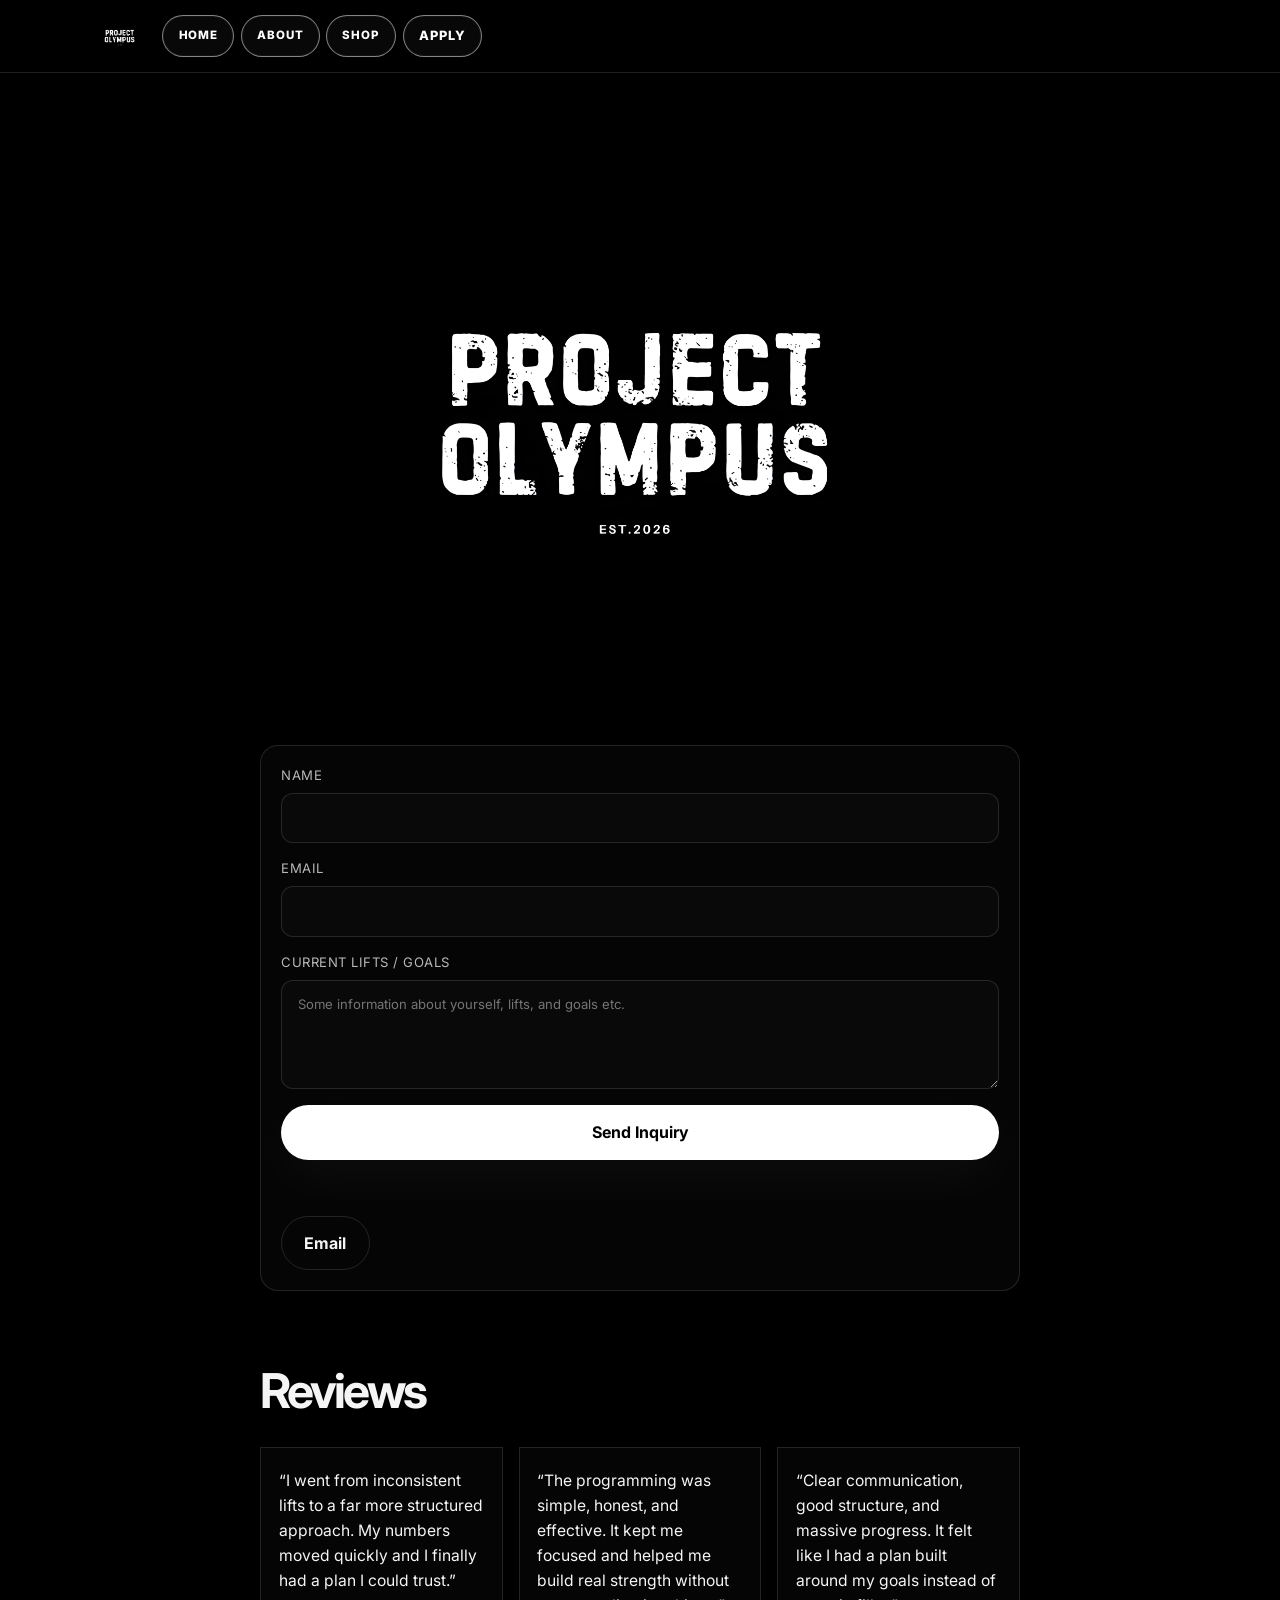
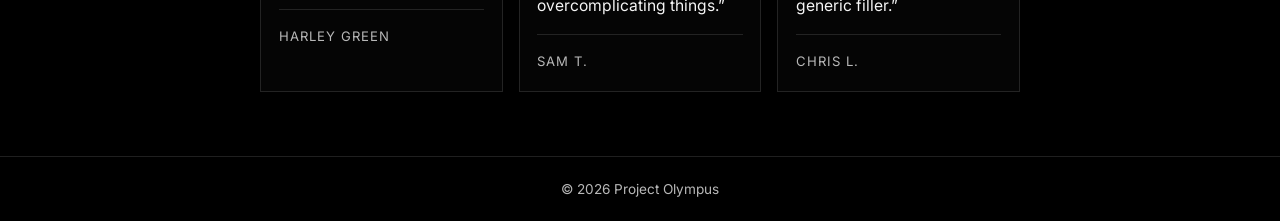
==== index.html @ 179d74b9 "First test" ====
<!DOCTYPE html>
<html lang="en">
  <head>
    <meta charset="UTF-8" />
    <meta name="viewport" content="width=device-width, initial-scale=1.0" />
    <meta
      name="description"
      content="Strength coaching for any level, personalised plans, form feedback and review, macros and nutrition guidance."
    />
    <title>Project Olympus | Strength / Powerlifting Coaching</title>
    <link rel="preconnect" href="https://fonts.googleapis.com" />
    <link rel="preconnect" href="https://fonts.gstatic.com" crossorigin />
    <link
      href="https://fonts.googleapis.com/css2?family=Inter:wght@400;500;600;700;800;900&display=swap"
      rel="stylesheet"
    />
    <link rel="stylesheet" href="styles.css" />
  </head>
  <body>
    <header class="site-header">
      <div class="container nav-wrap">
        <div class="brand" aria-label="Project Olympus">
          <img src="project_(1)_upscaled.png" alt="Project Olympus logo" class="brand-mark-image" />
        </div>
        <nav class="top-nav" aria-label="Main navigation">
          <a href="index.html">Home</a>
          <a href="about.html">About</a>
          <a href="shop.html">Shop</a>
          <a href="#contact" class="nav-cta">Apply</a>
        </nav>
      </div>
    </header>

    <main class="page-shell">
      <div class="container centered-layout">
        <section class="hero hero-centered">
          <div class="hero-content hero-content--logo">
            <div class="hero-logo-wrap">
              <img src="project_(1)_upscaled.png" alt="Project Olympus logo" class="hero-logo" />
            </div>
          </div>
        </section>

        <section id="contact" class="contact-section contact-section-centered">
          <div class="contact-wrap">
            <form class="contact-form" id="contactForm">
              <label>
                <span>Name</span>
                <input type="text" name="name" required />
              </label>
              <label>
                <span>Email</span>
                <input type="email" name="email" required />
              </label>
              <label>
                <span>Current lifts / goals</span>
                <textarea name="goals" rows="4" placeholder="Some information about yourself, lifts, and goals etc."></textarea>
              </label>
              <button type="submit" class="btn btn-primary">Send Inquiry</button>
              <p class="form-status" aria-live="polite"></p>
              <a href="mailto:ryan@olympus-online.com" class="btn btn-secondary form-email-btn">Email</a>
            </form>
          </div>
        </section>

        <section class="reviews-section" aria-label="Client reviews">
          <div class="section-heading">
            <h2>Reviews</h2>
          </div>

          <div class="reviews-grid">
            <article class="review-card">
              <p class="review-quote">“I went from inconsistent lifts to a far more structured approach. My numbers moved quickly and I finally had a plan I could trust.”</p>
              <div class="review-meta">
                <span class="review-name">Harley Green</span>
              </div>
            </article>

            <article class="review-card">
              <p class="review-quote">“The programming was simple, honest, and effective. It kept me focused and helped me build real strength without overcomplicating things.”</p>
              <div class="review-meta">
                <span class="review-name">Sam T.</span>
              </div>
            </article>

            <article class="review-card">
              <p class="review-quote">“Clear communication, good structure, and massive progress. It felt like I had a plan built around my goals instead of generic filler.”</p>
              <div class="review-meta">
                <span class="review-name">Chris L.</span>
              </div>
            </article>
          </div>
        </section>
      </div>
    </main>

    <footer class="site-footer">
      <div class="container footer-wrap">
        <p>© <span id="year"></span> Project Olympus</p>
      </div>
    </footer>

    <script src="script.js"></script>
  </body>
</html>
---- styles.css ----
:root {
  --bg: #000000;
  --panel: #0d0d0d;
  --panel-strong: #121212;
  --text: #f5f5f5;
  --muted: #b8b8b8;
  --line: rgba(255, 255, 255, 0.12);
  --shadow: 0 18px 50px rgba(255, 255, 255, 0.04);
  --radius: 18px;
}

* {
  box-sizing: border-box;
}

html {
  scroll-behavior: smooth;
}

body {
  margin: 0;
  font-family: "Inter", sans-serif;
  background: #000000;
  color: var(--text);
  line-height: 1.5;
}

a {
  color: inherit;
  text-decoration: none;
}

button,
input,
textarea {
  font: inherit;
}

.container {
  width: min(1080px, calc(100% - 2rem));
  margin: 0 auto;
}

.site-header {
  border-bottom: 1px solid var(--line);
  background: rgba(0, 0, 0, 0.95);
  position: sticky;
  top: 0;
  z-index: 10;
}

.nav-wrap {
  min-height: 72px;
  display: flex;
  align-items: center;
  justify-content: flex-start;
  gap: 1.4rem;
}

.top-nav {
  display: flex;
  align-items: center;
  gap: 0.4rem;
  color: var(--muted);
  font-size: 0.72rem;
  letter-spacing: 0.08em;
  text-transform: uppercase;
}

.top-nav a {
  display: inline-flex;
  align-items: center;
  justify-content: center;
  min-height: 42px;
  padding: 0.6rem 0.95rem;
  border-radius: 999px;
  border: 1px solid rgba(255, 255, 255, 0.5);
  background: rgba(255, 255, 255, 0.03);
  color: #ffffff;
  font-weight: 800;
  letter-spacing: 0.08em;
  text-transform: uppercase;
  text-decoration: none;
  box-shadow: inset 0 0 0 1px rgba(255, 255, 255, 0.04);
  transition: background-color 0.2s ease, border-color 0.2s ease, transform 0.2s ease;
}

.top-nav a:not(.nav-cta):hover,
.top-nav a:not(.nav-cta):focus-visible {
  background: rgba(255, 255, 255, 0.08);
  border-color: rgba(255, 255, 255, 0.8);
  transform: translateY(-1px);
}

.brand {
  display: flex;
  align-items: center;
  gap: 0.7rem;
  text-transform: uppercase;
  letter-spacing: 0.14em;
  font-size: 0.72rem;
  font-weight: 800;
}

.brand-mark {
  display: inline-flex;
  align-items: center;
  justify-content: center;
  width: 28px;
  height: 28px;
  border-radius: 50%;
  background: #ffffff;
  color: #000000;
}

.brand-mark-image {
  width: 40px;
  height: 40px;
  object-fit: cover;
  border-radius: 50%;
  display: block;
  background: #ffffff;
}

.hero-logo-wrap {
  margin: 0 0 1.5rem;
}

.hero-content--logo {
  display: flex;
  flex-direction: column;
  align-items: center;
  justify-content: center;
  width: 100%;
  text-align: center;
}

.hero-logo-wrap {
  display: flex;
  justify-content: center;
  width: 100%;
}

.hero-logo {
  width: min(520px, 90%);
  height: auto;
  display: block;
  border-radius: 22px;
}

.nav-cta {
  border: 1px solid rgba(255, 255, 255, 0.8);
  background: rgba(255, 255, 255, 0.12);
  color: #ffffff;
  padding: 0.7rem 1rem;
  border-radius: 999px;
  font-weight: 800;
  font-size: 0.8rem;
  letter-spacing: 0.08em;
  text-transform: uppercase;
  box-shadow: inset 0 0 0 1px rgba(255, 255, 255, 0.06);
}

.page-shell {
  min-height: calc(100vh - 132px);
  display: flex;
  align-items: center;
}

.main-layout {
  display: grid;
  grid-template-columns: 1.2fr 0.8fr;
  gap: 2rem;
  align-items: start;
}

.centered-layout {
  display: flex;
  flex-direction: column;
  align-items: center;
  width: min(760px, calc(100% - 2rem));
}

.content-column {
  display: flex;
  flex-direction: column;
  gap: 0;
}

.hero {
  padding: 5rem 0 1.5rem;
}

.hero-centered {
  width: 100%;
  text-align: center;
}

.hero-content {
  max-width: 760px;
}

.eyebrow {
  margin: 0 0 1.1rem;
  color: #ffffff;
  text-transform: uppercase;
  letter-spacing: 0.18em;
  font-size: 0.7rem;
  font-weight: 700;
}

.hero h1 {
  margin: 0;
  font-size: clamp(3.2rem, 7vw, 7rem);
  line-height: 0.9;
  letter-spacing: -0.08em;
}

.lead {
  max-width: 660px;
  margin-top: 1.25rem;
  color: var(--muted);
  font-size: 1.08rem;
}

.hero-actions {
  display: flex;
  flex-wrap: wrap;
  gap: 1rem;
  margin-top: 2rem;
}

.instagram-panel {
  flex: 0 0 330px;
  background: #000000;
  border: 1px solid var(--line);
  border-radius: var(--radius);
  overflow: hidden;
  width: fit-content;
  max-width: 100%;
  min-height: auto;
  align-self: flex-start;
  margin-top: 5rem;
}

.instagram-header {
  padding: 0.8rem 1rem;
  border-bottom: 1px solid var(--line);
  background: #000000;
}

.instagram-tag {
  color: #ffffff;
  font-size: 0.75rem;
  letter-spacing: 0.08em;
  text-transform: lowercase;
}

.instagram-embed {
  width: 100%;
  height: auto;
  min-height: 0;
  background: #000000;
}

.instagram-embed iframe {
  width: 100%;
  height: 560px;
  min-height: 0;
  border: 0;
  background: #000000;
  display: block;
}

.btn {
  display: inline-flex;
  align-items: center;
  justify-content: center;
  min-height: 52px;
  padding: 0.9rem 1.4rem;
  border-radius: 999px;
  border: 1px solid transparent;
  font-weight: 700;
  transition: transform 0.2s ease, border-color 0.2s ease;
}

.btn:hover,
.btn:focus-visible {
  transform: translateY(-1px);
}

.btn-primary {
  background: #ffffff;
  color: #000000;
  box-shadow: var(--shadow);
}

.btn-secondary {
  background: transparent;
  border-color: var(--line);
  color: var(--text);
}

.meta-row {
  display: flex;
  flex-wrap: wrap;
  gap: 1rem;
  margin-top: 2rem;
  color: var(--muted);
  font-size: 0.82rem;
  letter-spacing: 0.05em;
  text-transform: uppercase;
}

.meta-row span {
  padding: 0.45rem 0.8rem;
  border: 1px solid var(--line);
  border-radius: 999px;
  background: rgba(255, 255, 255, 0.015);
}

.contact-section {
  padding: 1.5rem 0 4rem;
}

.contact-section-centered {
  width: 100%;
  display: flex;
  justify-content: center;
}

.contact-wrap {
  max-width: 760px;
  width: 100%;
}

.contact-form {
  display: grid;
  gap: 1rem;
  padding: 1.25rem;
  background: rgba(255, 255, 255, 0.02);
  border: 1px solid var(--line);
  border-radius: var(--radius);
}

.contact-form label {
  display: grid;
  gap: 0.45rem;
  color: var(--muted);
  font-size: 0.82rem;
  letter-spacing: 0.04em;
  text-transform: uppercase;
}

.contact-form input,
.contact-form textarea {
  width: 100%;
  background: rgba(255, 255, 255, 0.02);
  border: 1px solid var(--line);
  border-radius: 12px;
  padding: 0.9rem 1rem;
  color: var(--text);
  resize: vertical;
}

.contact-form input:focus-visible,
.contact-form textarea:focus-visible {
  outline: 2px solid rgba(255, 255, 255, 0.5);
  border-color: rgba(255, 255, 255, 0.4);
}

.form-status {
  min-height: 1.25rem;
  margin: 0;
  color: #ffffff;
}

.form-email-btn {
  margin-top: 0.25rem;
  width: fit-content;
}

.reviews-section {
  padding: 0 0 4rem;
}

.section-heading {
  margin-bottom: 1.25rem;
}

.section-heading h2 {
  margin: 0;
  font-size: clamp(2rem, 4vw, 3rem);
  letter-spacing: -0.06em;
}

.reviews-grid {
  display: grid;
  grid-template-columns: repeat(3, minmax(0, 1fr));
  gap: 1rem;
}

.review-card {
  padding: 1.2rem 1.1rem;
  border: 1px solid var(--line);
  border-radius: 0;
  background: rgba(255, 255, 255, 0.02);
}

.review-quote {
  margin: 0;
  color: var(--text);
  line-height: 1.6;
  font-size: 0.98rem;
}

.review-meta {
  margin-top: 1rem;
  padding-top: 0.8rem;
  border-top: 1px solid var(--line);
}

.review-name {
  font-size: 0.82rem;
  letter-spacing: 0.08em;
  text-transform: uppercase;
  color: var(--muted);
}

.shop-page {
  padding: 4rem 0 5rem;
}

.about-page {
  padding: 4rem 0 5rem;
}

.about-layout {
  display: grid;
  grid-template-columns: 1.1fr 0.9fr;
  gap: 2rem;
  align-items: start;
}

.about-copy {
  max-width: 620px;
}

.about-copy h1 {
  margin: 0 0 1rem;
  font-size: clamp(2.5rem, 5vw, 4.4rem);
  line-height: 0.94;
  letter-spacing: -0.07em;
}

.about-copy p {
  margin: 0 0 1.1rem;
  color: var(--muted);
  font-size: 1.04rem;
  line-height: 1.7;
}

.about-page .instagram-panel {
  margin-top: 0;
  width: 100%;
  max-width: 420px;
  justify-self: end;
}

.about-page .instagram-embed iframe {
  height: 520px;
}

.shop-hero {
  max-width: 760px;
  margin-bottom: 2rem;
}

.shop-grid {
  display: grid;
  grid-template-columns: repeat(3, minmax(0, 1fr));
  gap: 1.25rem;
}

.shop-card {
  padding: 1rem;
  background: rgba(255, 255, 255, 0.02);
  border: 1px solid var(--line);
  border-radius: var(--radius);
}

.shop-product-art {
  height: 220px;
  display: grid;
  place-items: center;
  background: linear-gradient(135deg, #111111 0%, #1c1c1c 100%);
  border: 1px solid rgba(255, 255, 255, 0.08);
  border-radius: 14px;
  margin-bottom: 1rem;
  color: #000000;
  font-weight: 800;
  letter-spacing: 0.2em;
  font-size: 0.72rem;
  text-transform: uppercase;
  background-image: linear-gradient(135deg, rgba(255,255,255,0.92) 0%, rgba(255,255,255,0.72) 100%);
}

.shop-card h3 {
  margin: 0 0 0.4rem;
  font-size: 1.25rem;
  letter-spacing: -0.04em;
}

.shop-card p {
  margin: 0;
  color: var(--muted);
}

.shop-meta {
  display: flex;
  align-items: center;
  justify-content: space-between;
  margin-top: 1rem;
}

.shop-meta strong {
  font-size: 1.1rem;
}

.shop-card .btn {
  min-height: 40px;
  padding: 0.72rem 0.9rem;
  font-size: 0.72rem;
  letter-spacing: 0.08em;
  text-transform: uppercase;
}

.site-footer {
  border-top: 1px solid var(--line);
  color: var(--muted);
}

.footer-wrap {
  min-height: 64px;
  display: flex;
  align-items: center;
  justify-content: center;
  text-align: center;
  font-size: 0.85rem;
}

@media (max-width: 900px) {
  .main-layout {
    display: block;
  }

  .about-layout {
    grid-template-columns: 1fr;
  }

  .about-page .instagram-panel {
    justify-self: stretch;
    max-width: none;
  }

  .instagram-panel {
    width: 100%;
    flex-basis: auto;
    min-height: 320px;
    margin-top: 1.5rem;
  }

  .instagram-embed,
  .instagram-embed iframe {
    min-height: 320px;
  }

  .reviews-grid {
    grid-template-columns: 1fr;
  }

}

@media (max-width: 640px) {
  .nav-wrap {
    min-height: 64px;
  }

  .brand {
    letter-spacing: 0.08em;
    font-size: 0.6rem;
  }

  .hero {
    padding-top: 4rem;
  }

  .hero-actions {
    flex-direction: column;
  }

  .btn {
    width: 100%;
  }

  .meta-row {
    display: grid;
    grid-template-columns: 1fr;
    gap: 0.8rem;
  }

  .top-nav {
    gap: 0.8rem;
    font-size: 0.62rem;
  }

  .shop-grid {
    grid-template-columns: 1fr;
  }
}
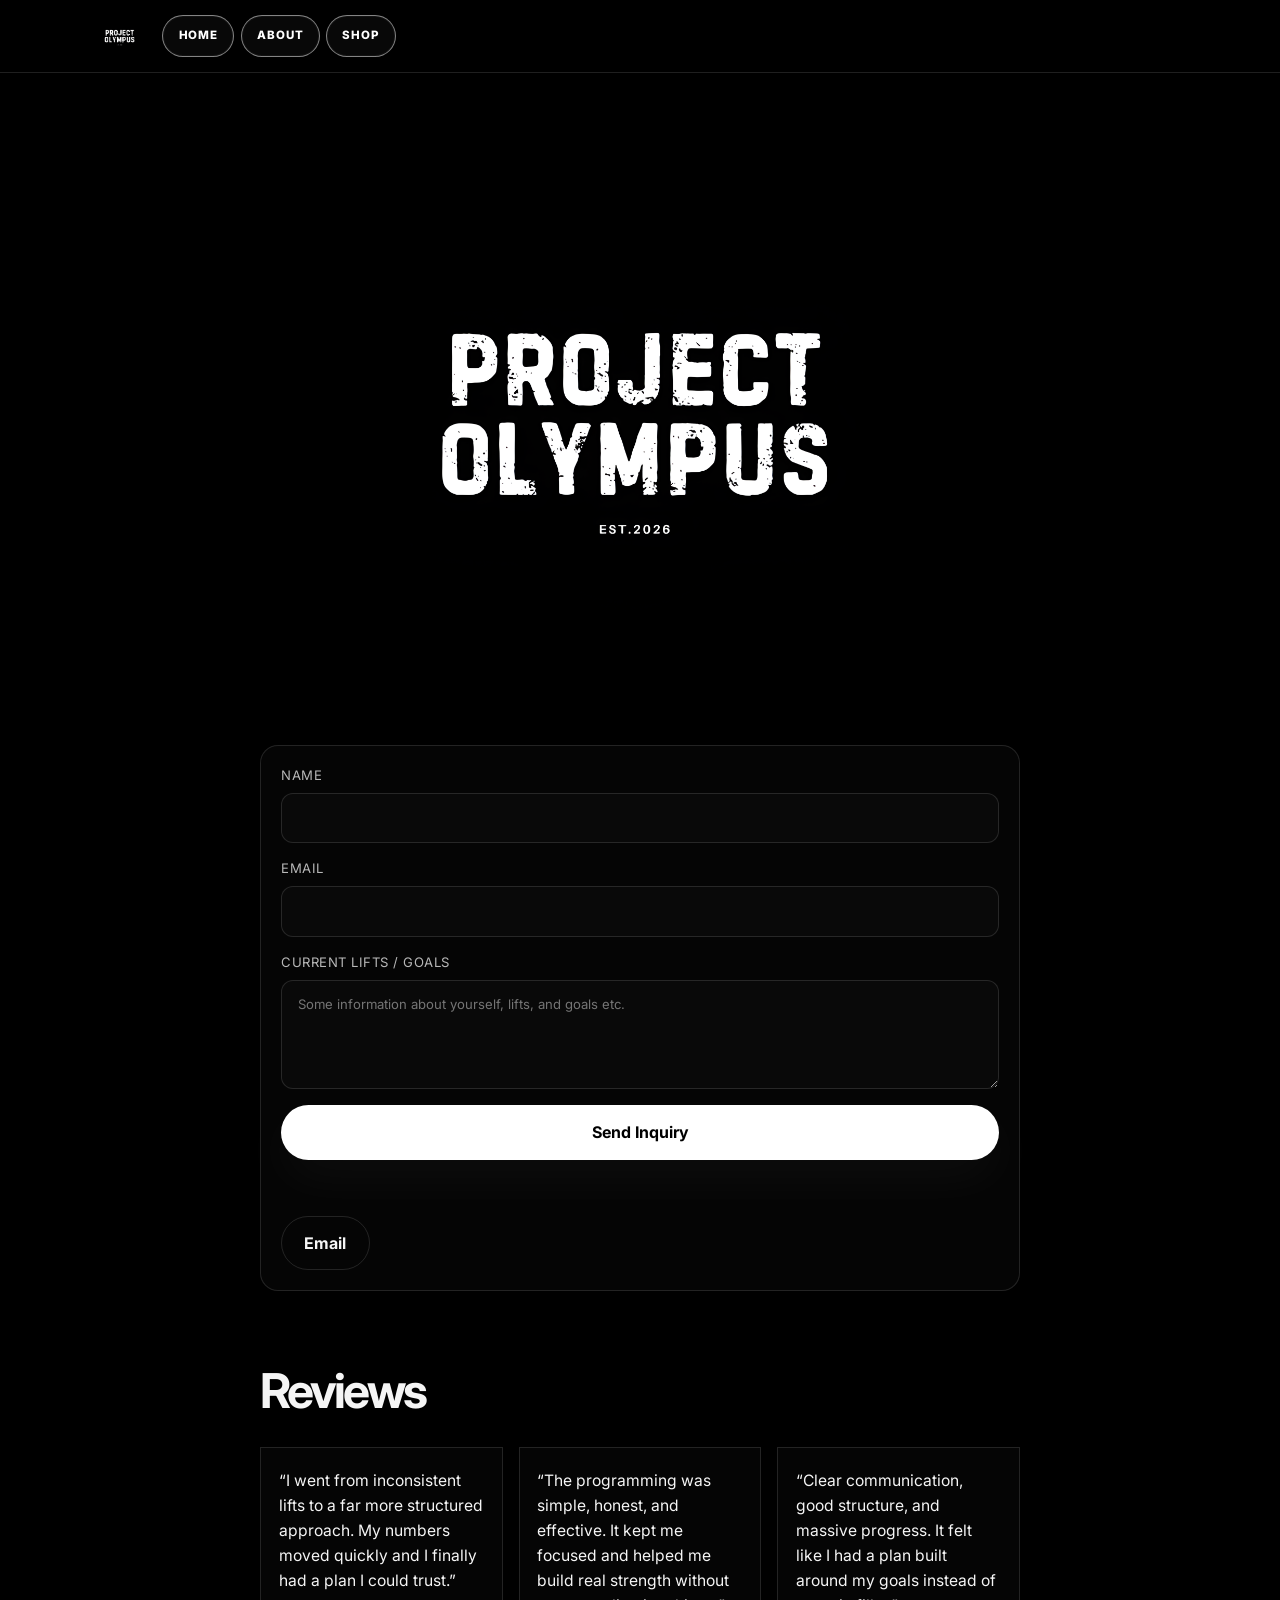
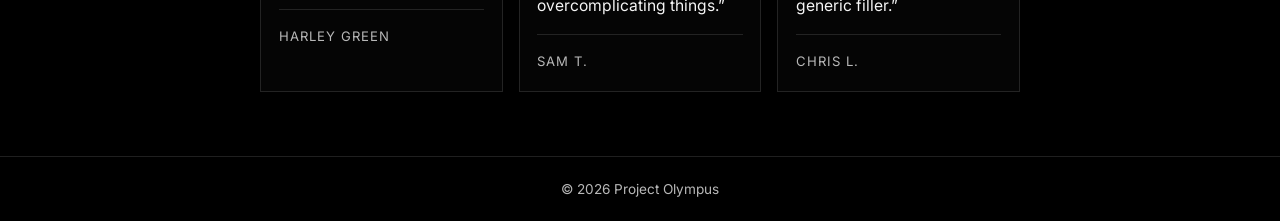
==== commit 614fbd01: "update" ====
--- a/index.html
+++ b/index.html
@@ -26,7 +26,6 @@
           <a href="index.html">Home</a>
           <a href="about.html">About</a>
           <a href="shop.html">Shop</a>
-          <a href="#contact" class="nav-cta">Apply</a>
         </nav>
       </div>
     </header>
--- a/styles.css
+++ b/styles.css
@@ -85,8 +85,8 @@
   transition: background-color 0.2s ease, border-color 0.2s ease, transform 0.2s ease;
 }
 
-.top-nav a:not(.nav-cta):hover,
-.top-nav a:not(.nav-cta):focus-visible {
+.top-nav a:hover,
+.top-nav a:focus-visible {
   background: rgba(255, 255, 255, 0.08);
   border-color: rgba(255, 255, 255, 0.8);
   transform: translateY(-1px);
@@ -146,19 +146,6 @@
   height: auto;
   display: block;
   border-radius: 22px;
-}
-
-.nav-cta {
-  border: 1px solid rgba(255, 255, 255, 0.8);
-  background: rgba(255, 255, 255, 0.12);
-  color: #ffffff;
-  padding: 0.7rem 1rem;
-  border-radius: 999px;
-  font-weight: 800;
-  font-size: 0.8rem;
-  letter-spacing: 0.08em;
-  text-transform: uppercase;
-  box-shadow: inset 0 0 0 1px rgba(255, 255, 255, 0.06);
 }
 
 .page-shell {
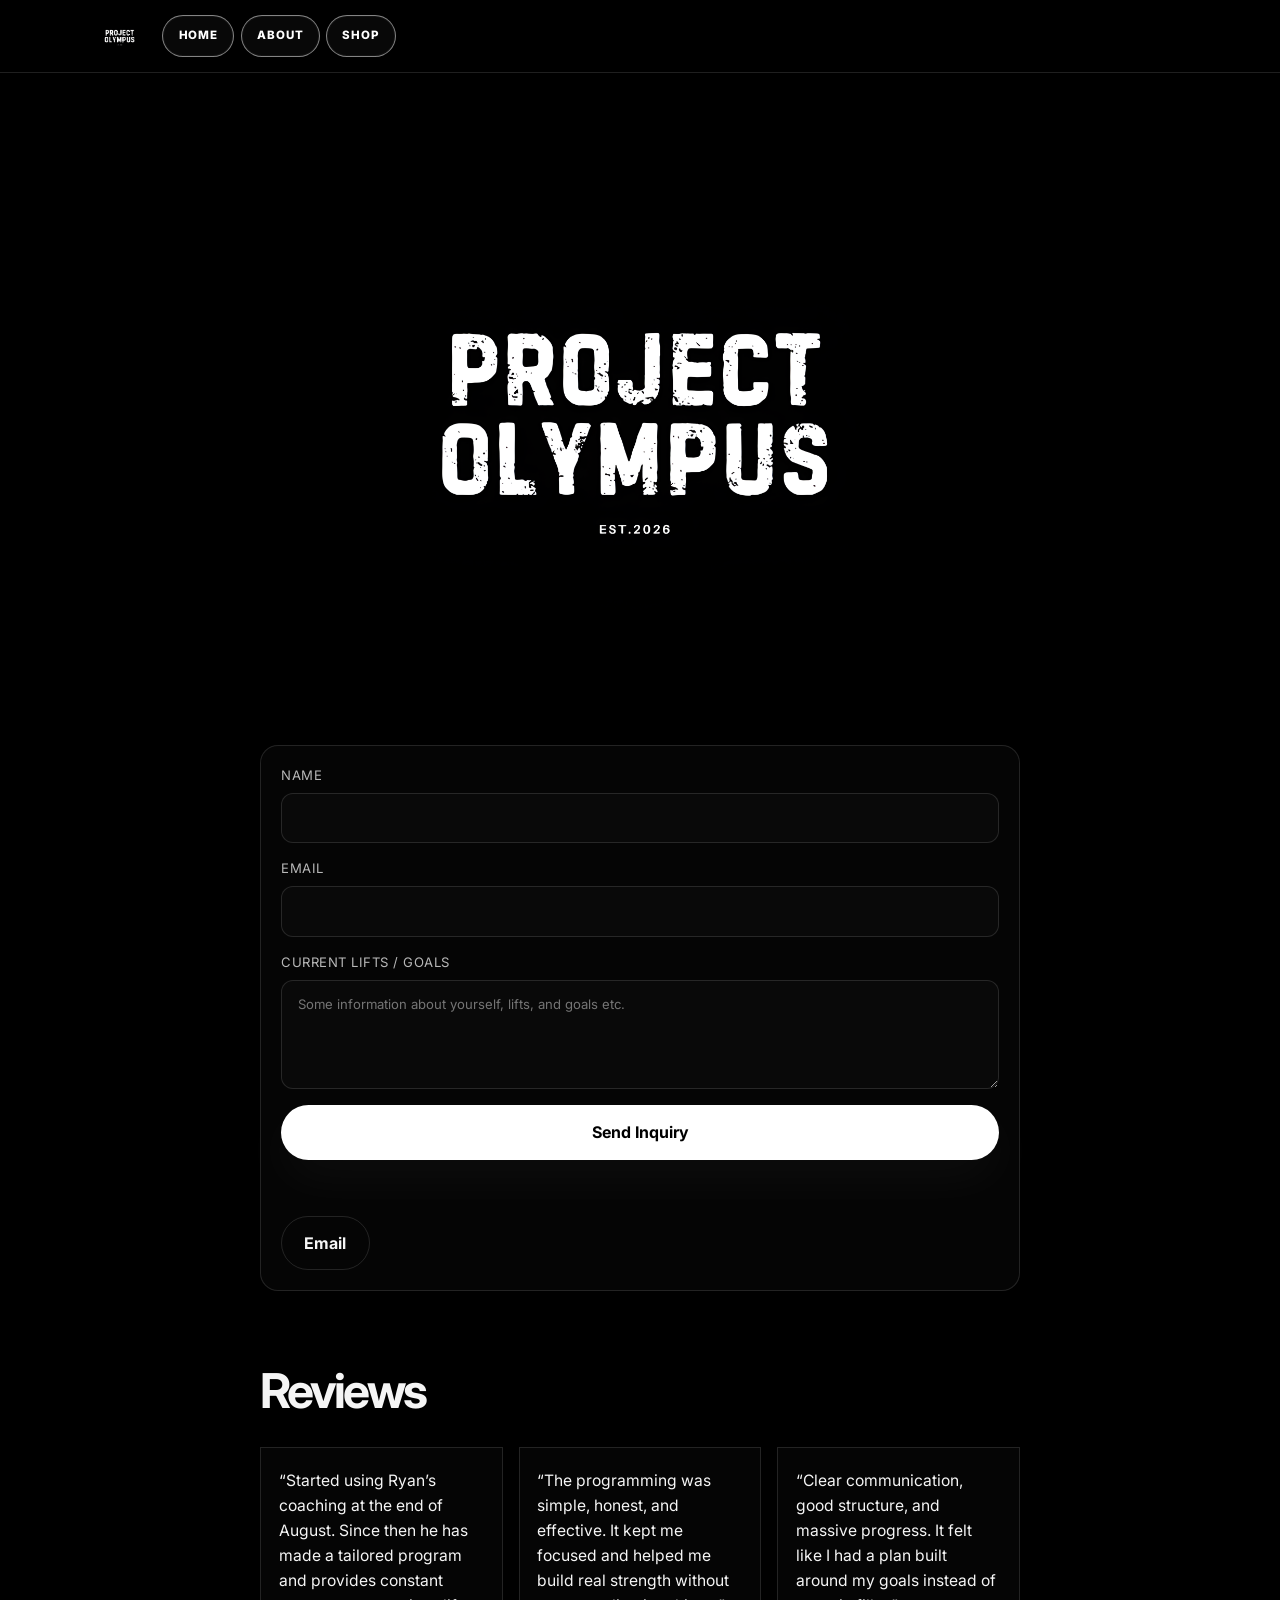
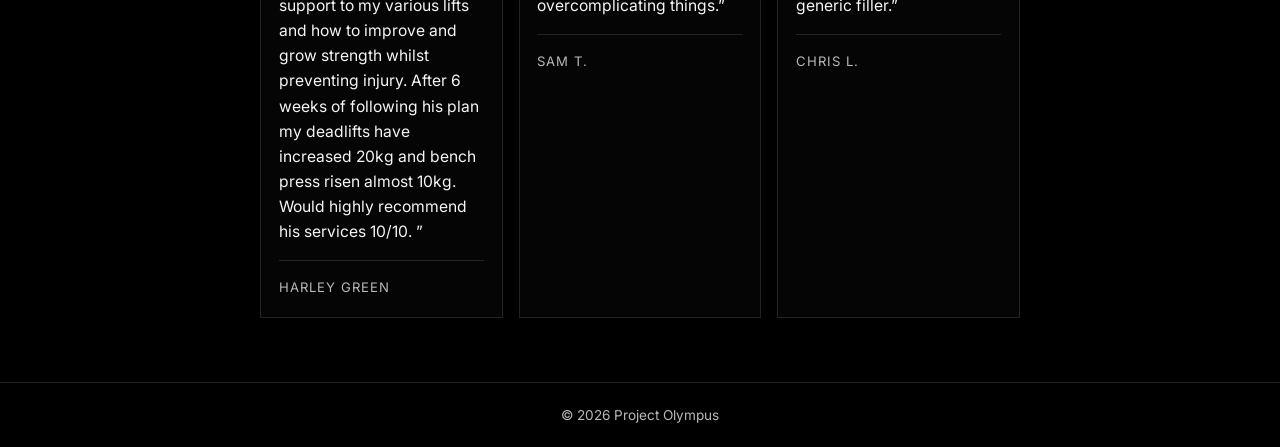
==== commit e7792107: "update" ====
--- a/index.html
+++ b/index.html
@@ -69,7 +69,7 @@
 
           <div class="reviews-grid">
             <article class="review-card">
-              <p class="review-quote">“I went from inconsistent lifts to a far more structured approach. My numbers moved quickly and I finally had a plan I could trust.”</p>
+              <p class="review-quote">“Started using Ryan’s coaching at the end of August. Since then he has made a tailored program and provides constant support to my various lifts and how to improve and grow strength whilst preventing injury. After 6 weeks of following his plan my deadlifts have increased 20kg and bench press risen almost 10kg. Would highly recommend his services 10/10. ”</p>
               <div class="review-meta">
                 <span class="review-name">Harley Green</span>
               </div>
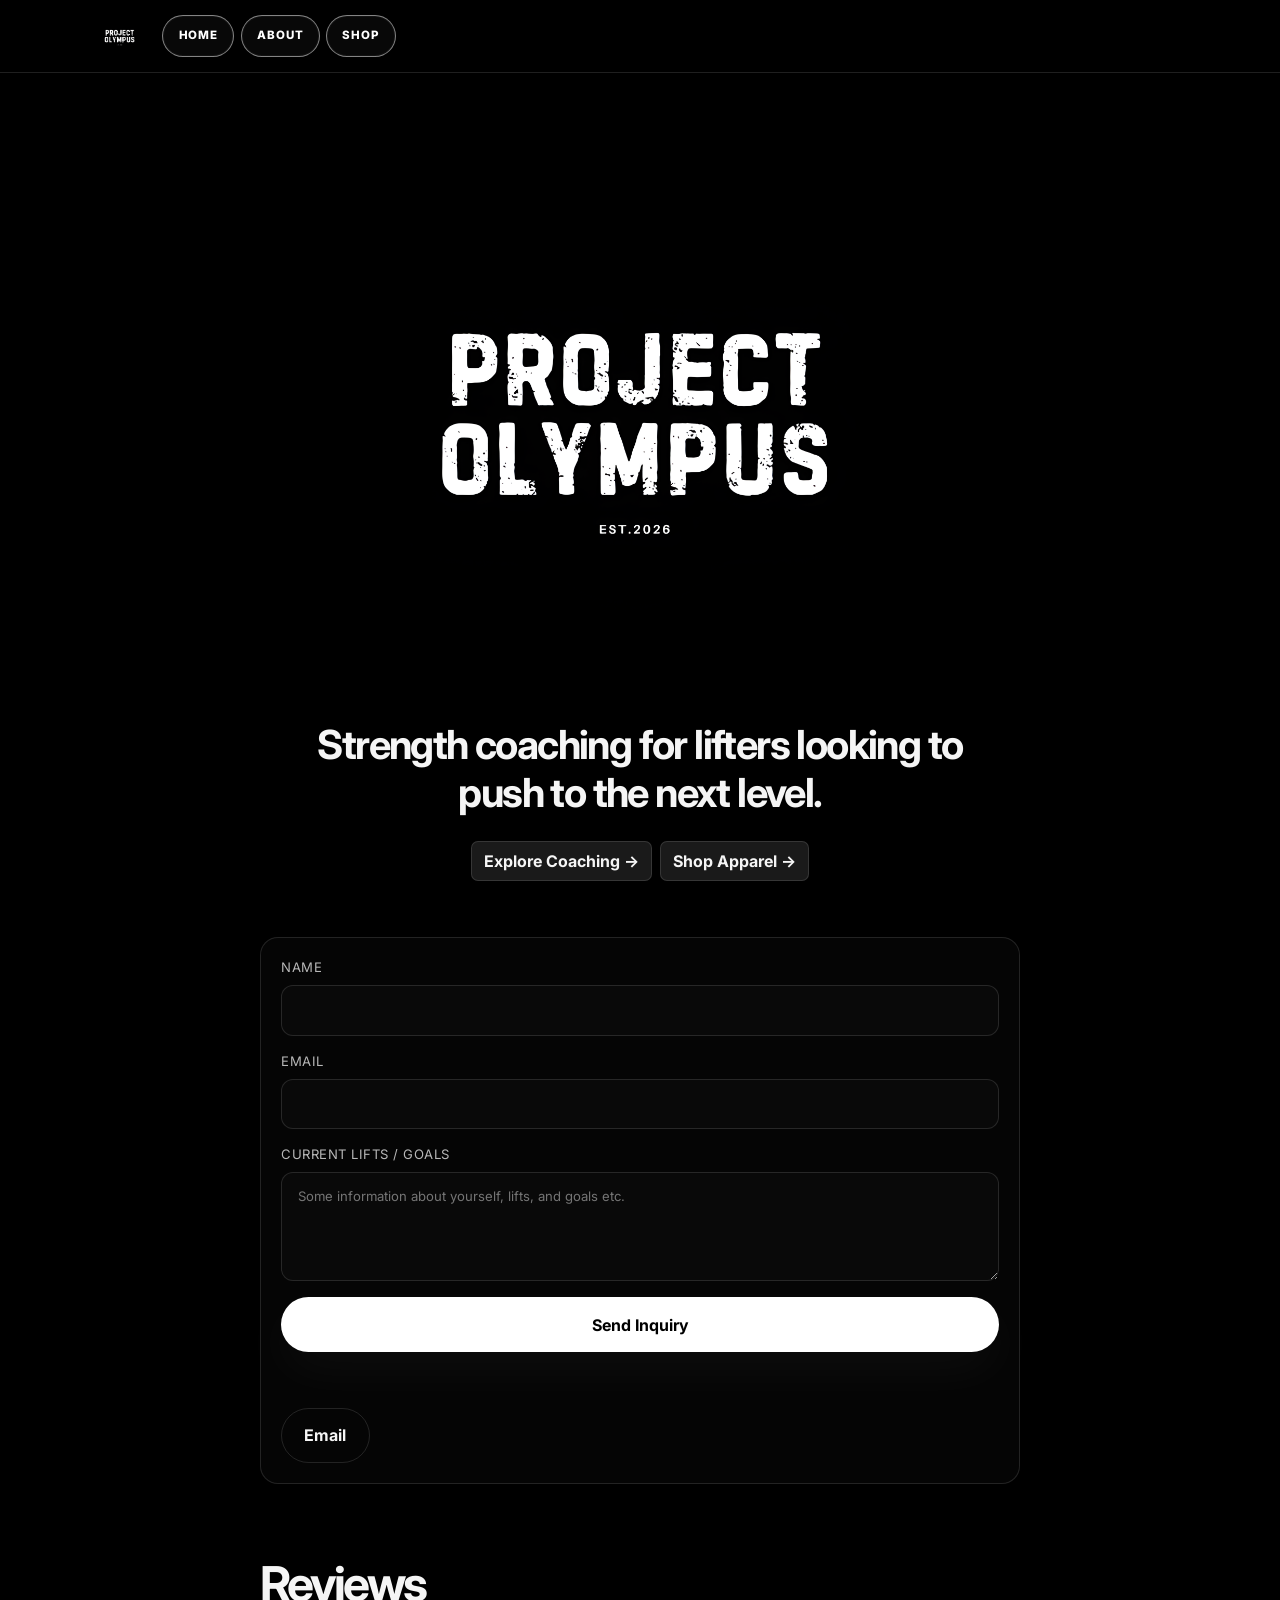
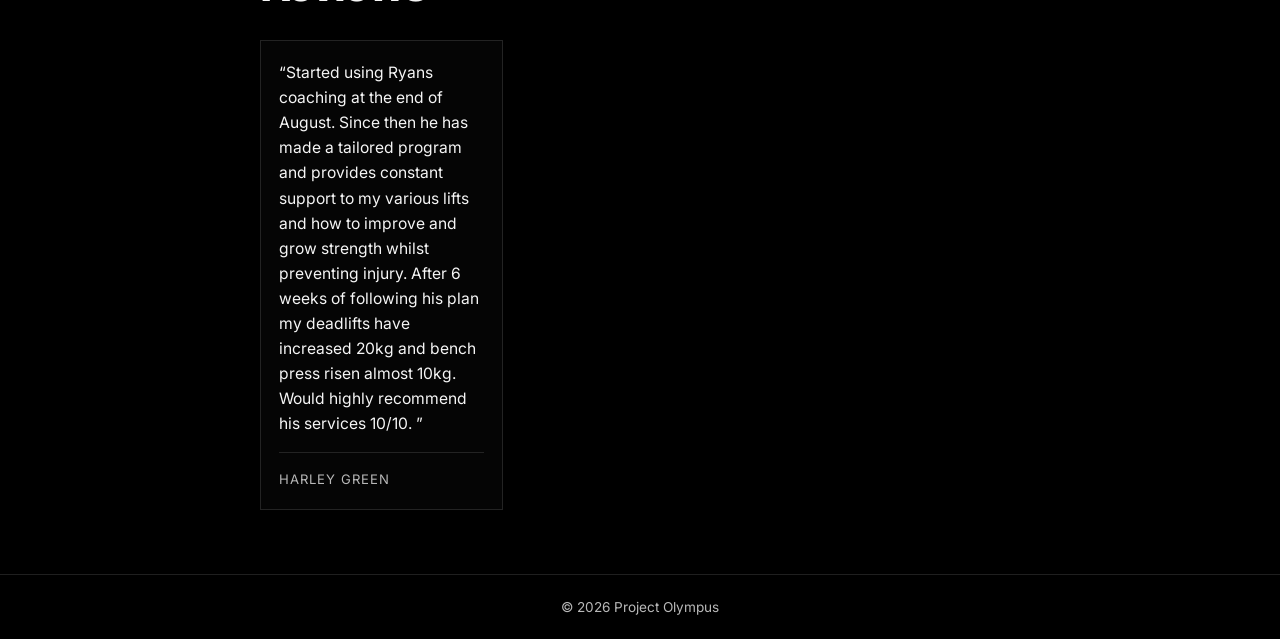
==== commit f2dbcd63: "update" ====
--- a/index.html
+++ b/index.html
@@ -40,6 +40,20 @@
           </div>
         </section>
 
+        <section class="hero-centered" aria-label="Strength coaching" style="width: 100%; padding: 0 0 2rem;">
+          <h1 style="max-width: 720px; margin: 0 auto; font-size: clamp(1.5rem, 4vw, 2.5rem); line-height: 1.2; letter-spacing: -0.04em;">
+            Strength coaching for lifters looking to push to the next level.
+          </h1>
+          <div class="hero-actions" style="justify-content: center; gap: 0.5rem; margin-top: 1.5rem;">
+            <a href="#contact" class="btn btn-secondary" style="min-height: 36px; padding: 0.45rem 0.75rem; border-radius: 7px; background: #1a1a1a;">
+              Explore Coaching →
+            </a>
+            <a href="shop.html" class="btn btn-secondary" style="min-height: 36px; padding: 0.45rem 0.75rem; border-radius: 7px; background: #1a1a1a;">
+              Shop Apparel →
+            </a>
+          </div>
+        </section>
+
         <section id="contact" class="contact-section contact-section-centered">
           <div class="contact-wrap">
             <form class="contact-form" id="contactForm">
@@ -69,23 +83,9 @@
 
           <div class="reviews-grid">
             <article class="review-card">
-              <p class="review-quote">“Started using Ryan’s coaching at the end of August. Since then he has made a tailored program and provides constant support to my various lifts and how to improve and grow strength whilst preventing injury. After 6 weeks of following his plan my deadlifts have increased 20kg and bench press risen almost 10kg. Would highly recommend his services 10/10. ”</p>
+              <p class="review-quote">“Started using Ryans coaching at the end of August. Since then he has made a tailored program and provides constant support to my various lifts and how to improve and grow strength whilst preventing injury. After 6 weeks of following his plan my deadlifts have increased 20kg and bench press risen almost 10kg. Would highly recommend his services 10/10. ”</p>
               <div class="review-meta">
                 <span class="review-name">Harley Green</span>
-              </div>
-            </article>
-
-            <article class="review-card">
-              <p class="review-quote">“The programming was simple, honest, and effective. It kept me focused and helped me build real strength without overcomplicating things.”</p>
-              <div class="review-meta">
-                <span class="review-name">Sam T.</span>
-              </div>
-            </article>
-
-            <article class="review-card">
-              <p class="review-quote">“Clear communication, good structure, and massive progress. It felt like I had a plan built around my goals instead of generic filler.”</p>
-              <div class="review-meta">
-                <span class="review-name">Chris L.</span>
               </div>
             </article>
           </div>
--- a/styles.css
+++ b/styles.css
@@ -476,6 +476,11 @@
   border-radius: var(--radius);
 }
 
+.shop-product-link {
+  display: block;
+  color: inherit;
+}
+
 .shop-product-art {
   height: 220px;
   display: grid;
@@ -492,6 +497,14 @@
   background-image: linear-gradient(135deg, rgba(255,255,255,0.92) 0%, rgba(255,255,255,0.72) 100%);
 }
 
+.shop-product-image {
+  display: block;
+  width: 100%;
+  height: 220px;
+  object-fit: contain;
+  margin-bottom: 1rem;
+}
+
 .shop-card h3 {
   margin: 0 0 0.4rem;
   font-size: 1.25rem;
@@ -522,6 +535,221 @@
   text-transform: uppercase;
 }
 
+.product-page {
+  padding: 4rem 0 5rem;
+}
+
+.product-layout {
+  display: grid;
+  grid-template-columns: 1fr 1fr;
+  gap: 3rem;
+  align-items: center;
+}
+
+.product-image {
+  display: grid;
+  place-items: center;
+  min-height: 560px;
+  border: 1px solid var(--line);
+  border-radius: var(--radius);
+  color: #000000;
+  background: linear-gradient(135deg, rgba(255,255,255,0.94), rgba(255,255,255,0.7));
+  font-weight: 900;
+  letter-spacing: 0.12em;
+  text-transform: uppercase;
+  text-align: center;
+  padding: 2rem;
+}
+
+.product-gallery {
+  display: grid;
+  grid-template-columns: repeat(2, minmax(0, 1fr));
+  gap: 1rem;
+}
+
+.product-image-trigger {
+  display: block;
+  width: 100%;
+  padding: 0;
+  border: 0;
+  background: none;
+  cursor: zoom-in;
+}
+
+.product-gallery img {
+  display: block;
+  width: 100%;
+  aspect-ratio: 1 / 1;
+  object-fit: contain;
+}
+
+.product-image-dialog {
+  position: relative;
+  max-width: 90vw;
+  max-height: 90vh;
+  padding: 0;
+  overflow: visible;
+  border: 0;
+  background: transparent;
+}
+
+.product-image-dialog::backdrop {
+  background: rgba(0, 0, 0, 0.88);
+  cursor: zoom-out;
+}
+
+.product-image-dialog img {
+  display: block;
+  max-width: 90vw;
+  max-height: 90vh;
+  object-fit: contain;
+}
+
+.product-image-dialog-close {
+  position: absolute;
+  top: 0.75rem;
+  right: 0.75rem;
+  padding: 0.55rem 0.8rem;
+  border: 1px solid rgba(255, 255, 255, 0.5);
+  border-radius: 999px;
+  background: rgba(0, 0, 0, 0.7);
+  color: #ffffff;
+  cursor: pointer;
+}
+
+.product-details {
+  max-width: 530px;
+}
+
+.product-details h1 {
+  margin: 0 0 0.8rem;
+  font-size: clamp(2.8rem, 6vw, 5rem);
+  line-height: 0.93;
+  letter-spacing: -0.07em;
+}
+
+.product-price {
+  margin: 0 0 1rem;
+  font-size: clamp(1.4rem, 3vw, 2rem);
+  font-weight: 800;
+}
+
+.product-description {
+  margin: 0;
+  color: var(--muted);
+  font-size: 1.1rem;
+  line-height: 1.7;
+}
+
+.product-meta {
+  display: flex;
+  flex-wrap: wrap;
+  gap: 0.6rem;
+  margin: 2rem 0;
+}
+
+.product-meta span {
+  padding: 0.45rem 0.8rem;
+  border: 1px solid var(--line);
+  border-radius: 999px;
+  color: var(--muted);
+  font-size: 0.75rem;
+  letter-spacing: 0.07em;
+  text-transform: uppercase;
+}
+
+.product-order {
+  padding-top: 4rem;
+}
+
+.order-form {
+  display: grid;
+  gap: 1rem;
+  max-width: 760px;
+  padding: 1.5rem;
+  background: rgba(255, 255, 255, 0.02);
+  border: 1px solid var(--line);
+  border-radius: var(--radius);
+}
+
+.form-row {
+  display: grid;
+  grid-template-columns: repeat(2, minmax(0, 1fr));
+  gap: 1rem;
+}
+
+.order-form label {
+  display: grid;
+  gap: 0.45rem;
+  color: var(--muted);
+  font-size: 0.8rem;
+  letter-spacing: 0.04em;
+  text-transform: uppercase;
+}
+
+.order-form input,
+.order-form select,
+.order-form textarea {
+  width: 100%;
+  background: rgba(255, 255, 255, 0.02);
+  border: 1px solid var(--line);
+  border-radius: 12px;
+  padding: 0.9rem 1rem;
+  color: var(--text);
+}
+
+.order-form select,
+.order-form option {
+  background-color: #000000;
+  color: var(--text);
+}
+
+.order-form input:focus,
+.order-form select:focus,
+.order-form textarea:focus {
+  outline: 2px solid rgba(255, 255, 255, 0.5);
+  border-color: rgba(255, 255, 255, 0.4);
+}
+
+.payment-section {
+  max-width: 760px;
+  margin-top: 2rem;
+  padding: 1.5rem;
+  border: 1px solid var(--line);
+  border-radius: var(--radius);
+  background: rgba(255, 255, 255, 0.02);
+}
+
+.payment-heading-row {
+  display: flex;
+  align-items: center;
+  justify-content: space-between;
+  gap: 1rem;
+}
+
+.payment-heading-row h3 {
+  margin: 0;
+  font-size: 1.5rem;
+  letter-spacing: -0.04em;
+}
+
+.payment-total {
+  margin: 0;
+  font-weight: 800;
+}
+
+.payment-note {
+  margin: 1rem 0 1.5rem;
+  color: var(--muted);
+  line-height: 1.6;
+}
+
+.payment-buttons {
+  display: flex;
+  flex-wrap: wrap;
+  gap: 0.8rem;
+}
+
 .site-footer {
   border-top: 1px solid var(--line);
   color: var(--muted);
@@ -604,4 +832,12 @@
   .shop-grid {
     grid-template-columns: 1fr;
   }
-}
+
+  .product-layout {
+    grid-template-columns: 1fr;
+  }
+
+  .product-gallery {
+    grid-template-columns: 1fr;
+  }
+}
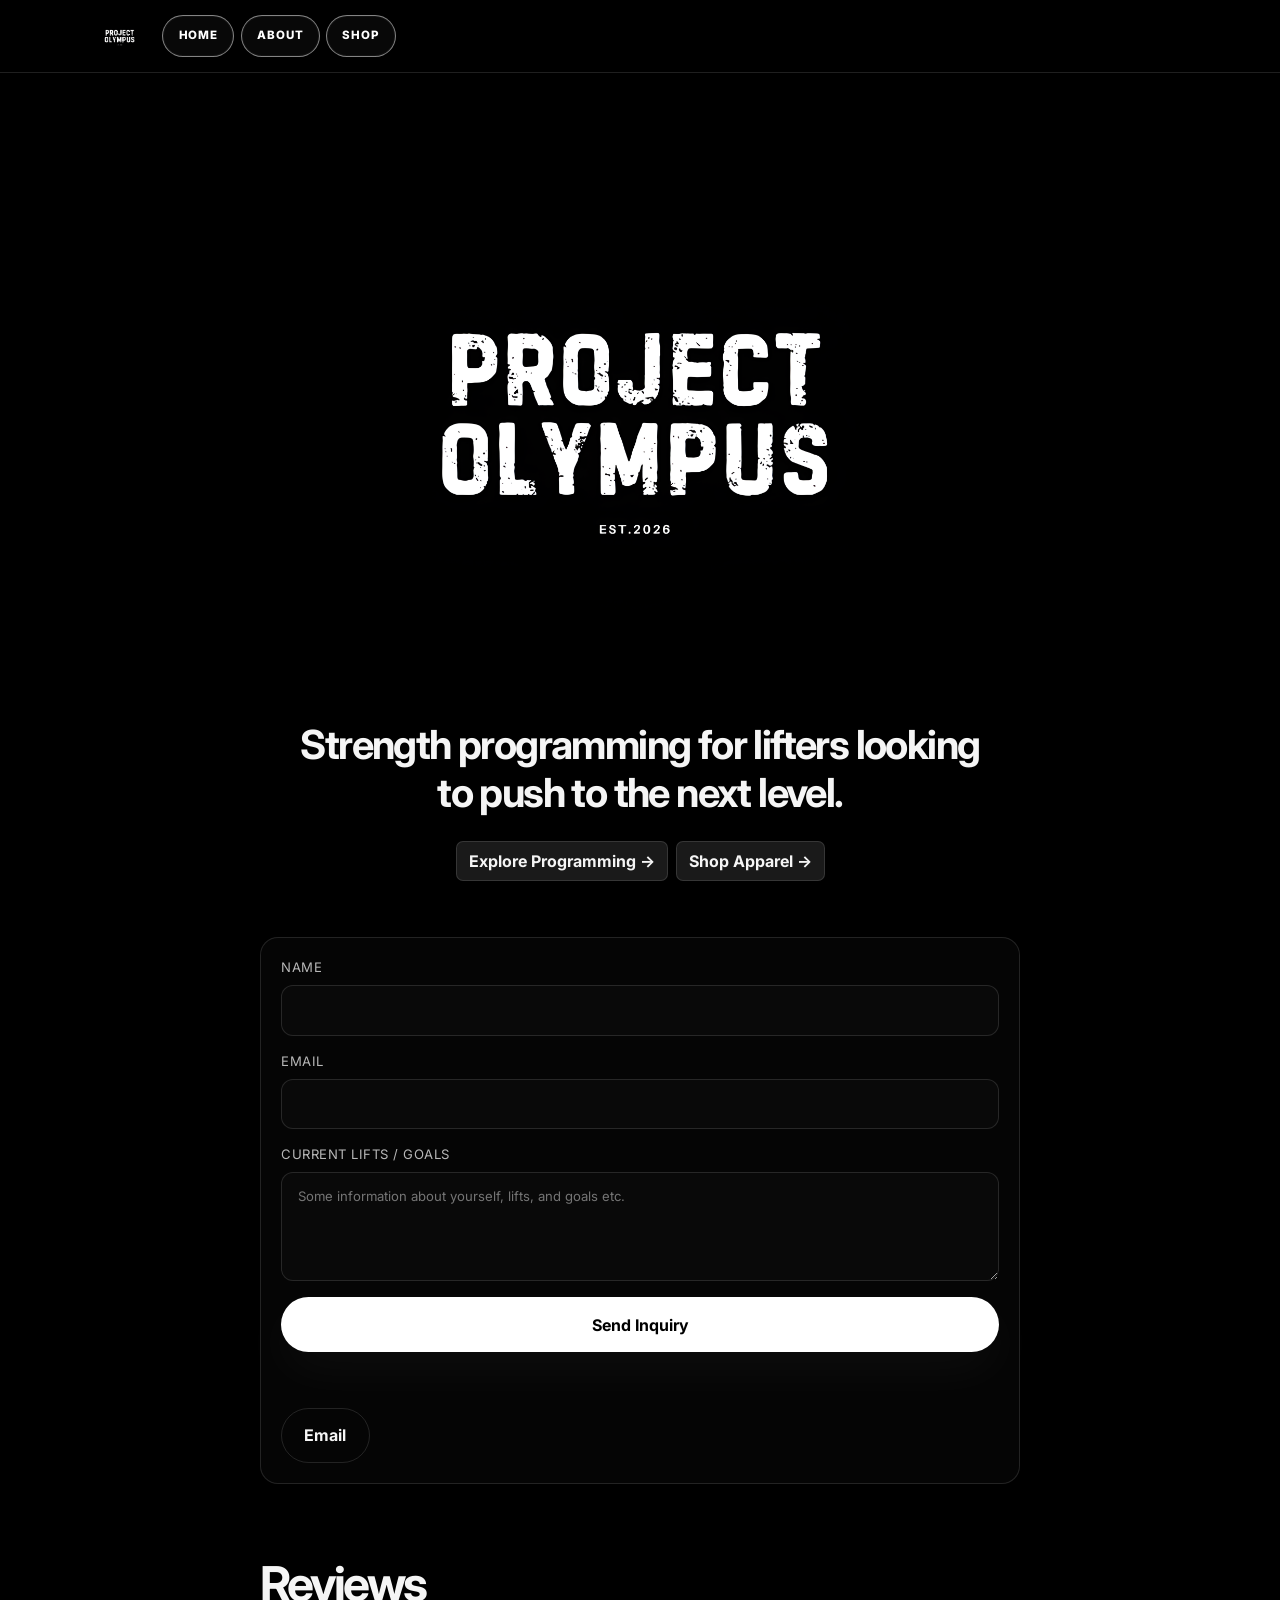
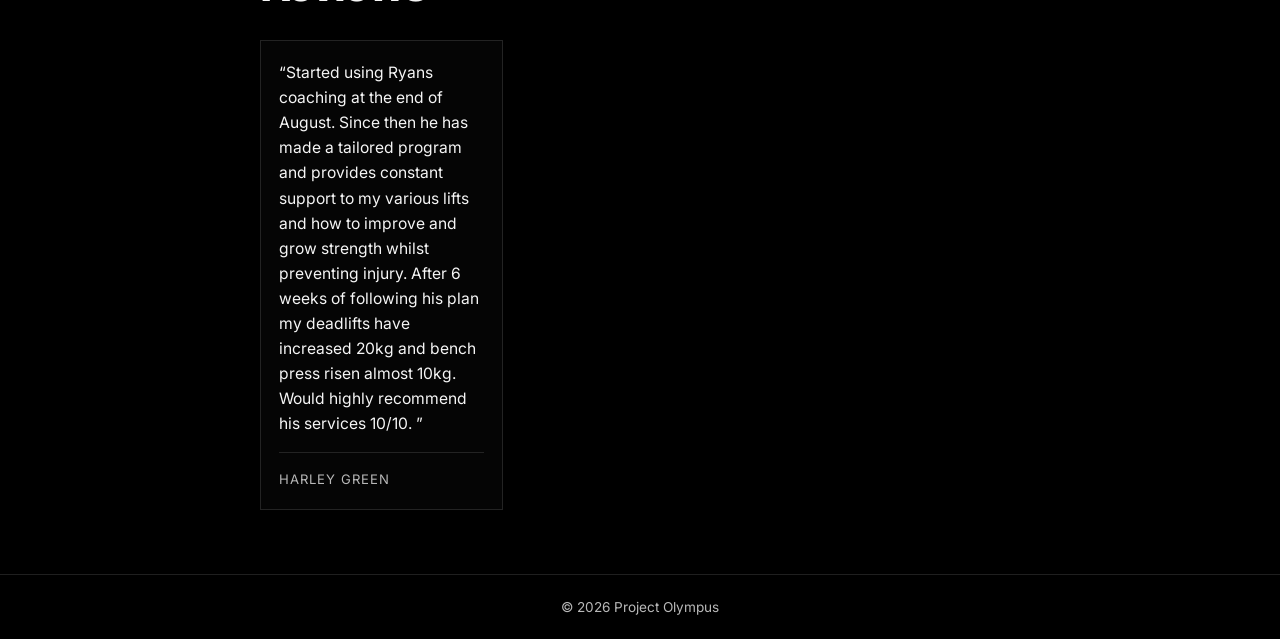
==== commit e5206abe: "updated wording" ====
--- a/index.html
+++ b/index.html
@@ -5,9 +5,9 @@
     <meta name="viewport" content="width=device-width, initial-scale=1.0" />
     <meta
       name="description"
-      content="Strength coaching for any level, personalised plans, form feedback and review, macros and nutrition guidance."
+      content="Strength programming for any level, personalised training plans, form feedback and review, macros and nutrition guidance."
     />
-    <title>Project Olympus | Strength / Powerlifting Coaching</title>
+    <title>Project Olympus | Strength / Powerlifting Programming</title>
     <link rel="preconnect" href="https://fonts.googleapis.com" />
     <link rel="preconnect" href="https://fonts.gstatic.com" crossorigin />
     <link
@@ -40,13 +40,13 @@
           </div>
         </section>
 
-        <section class="hero-centered" aria-label="Strength coaching" style="width: 100%; padding: 0 0 2rem;">
+        <section class="hero-centered" aria-label="Strength programming" style="width: 100%; padding: 0 0 2rem;">
           <h1 style="max-width: 720px; margin: 0 auto; font-size: clamp(1.5rem, 4vw, 2.5rem); line-height: 1.2; letter-spacing: -0.04em;">
-            Strength coaching for lifters looking to push to the next level.
+            Strength programming for lifters looking to push to the next level.
           </h1>
           <div class="hero-actions" style="justify-content: center; gap: 0.5rem; margin-top: 1.5rem;">
             <a href="#contact" class="btn btn-secondary" style="min-height: 36px; padding: 0.45rem 0.75rem; border-radius: 7px; background: #1a1a1a;">
-              Explore Coaching →
+              Explore Programming →
             </a>
             <a href="shop.html" class="btn btn-secondary" style="min-height: 36px; padding: 0.45rem 0.75rem; border-radius: 7px; background: #1a1a1a;">
               Shop Apparel →
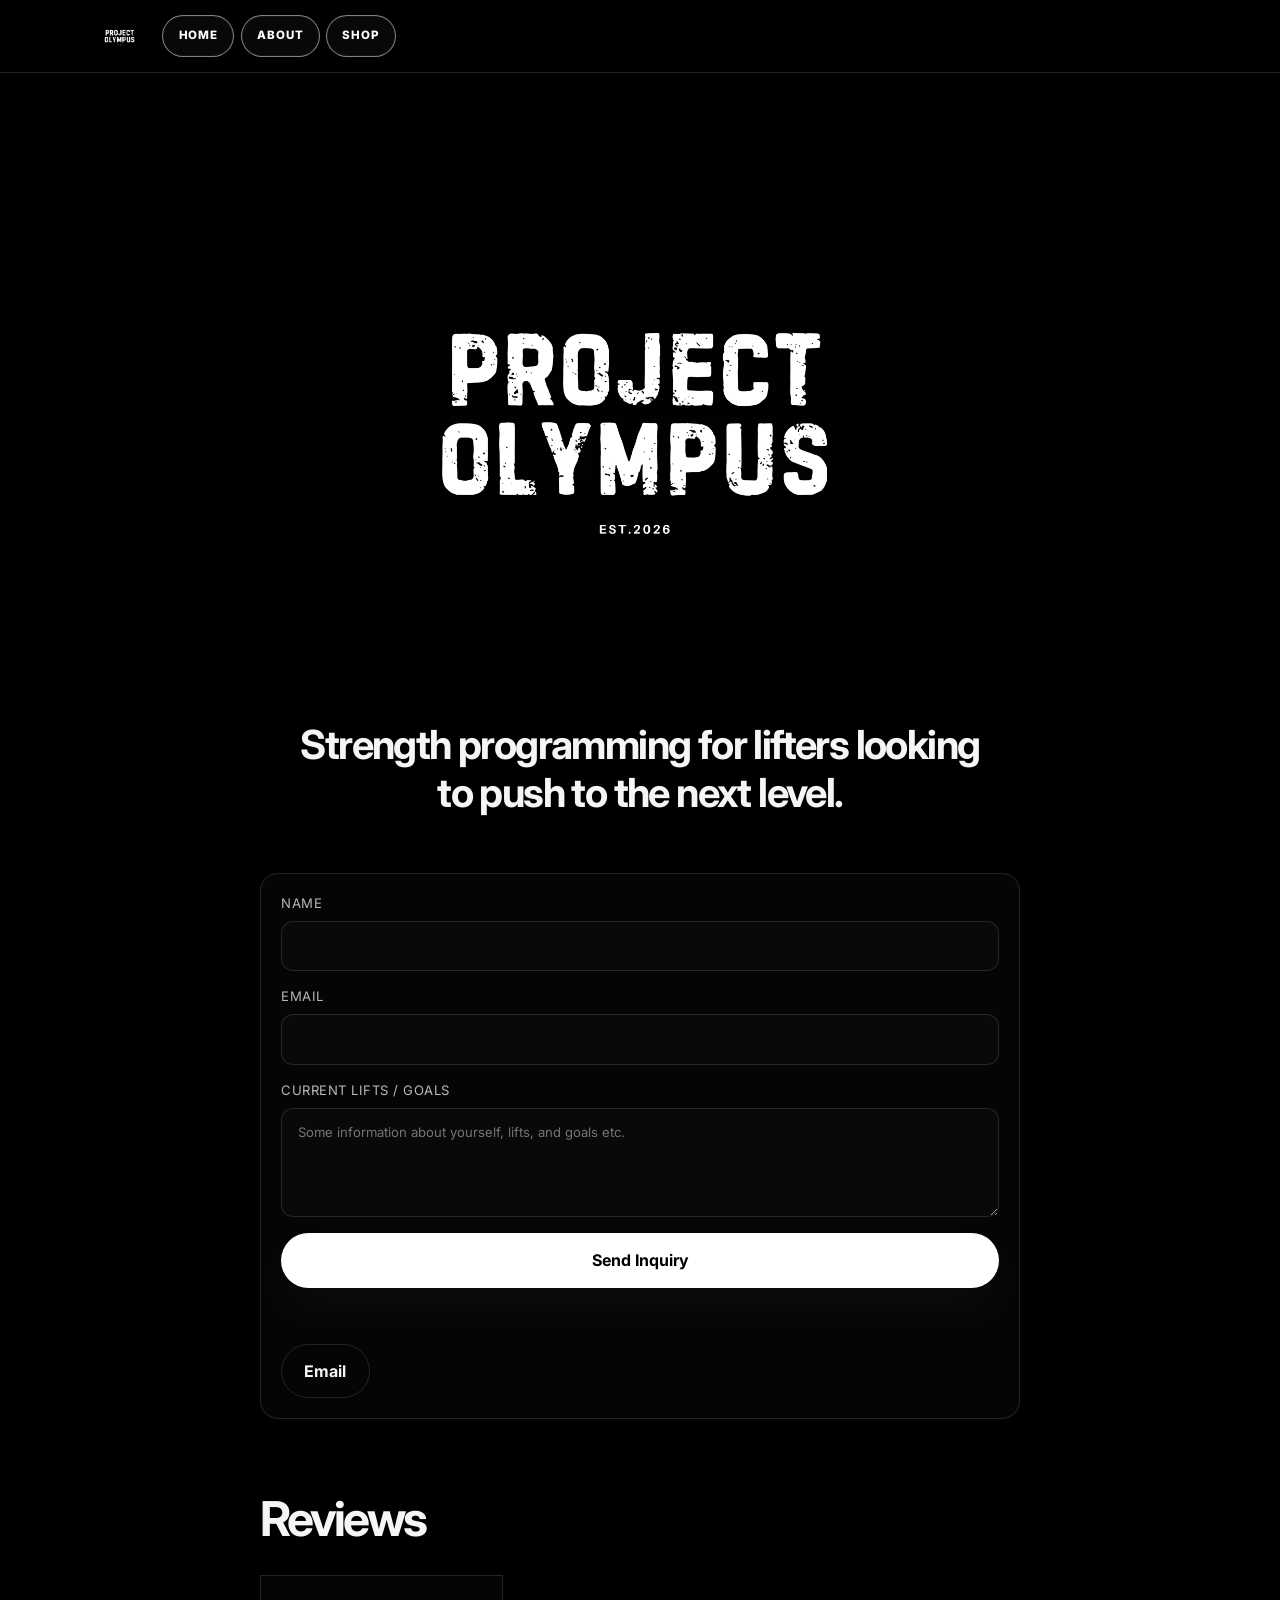
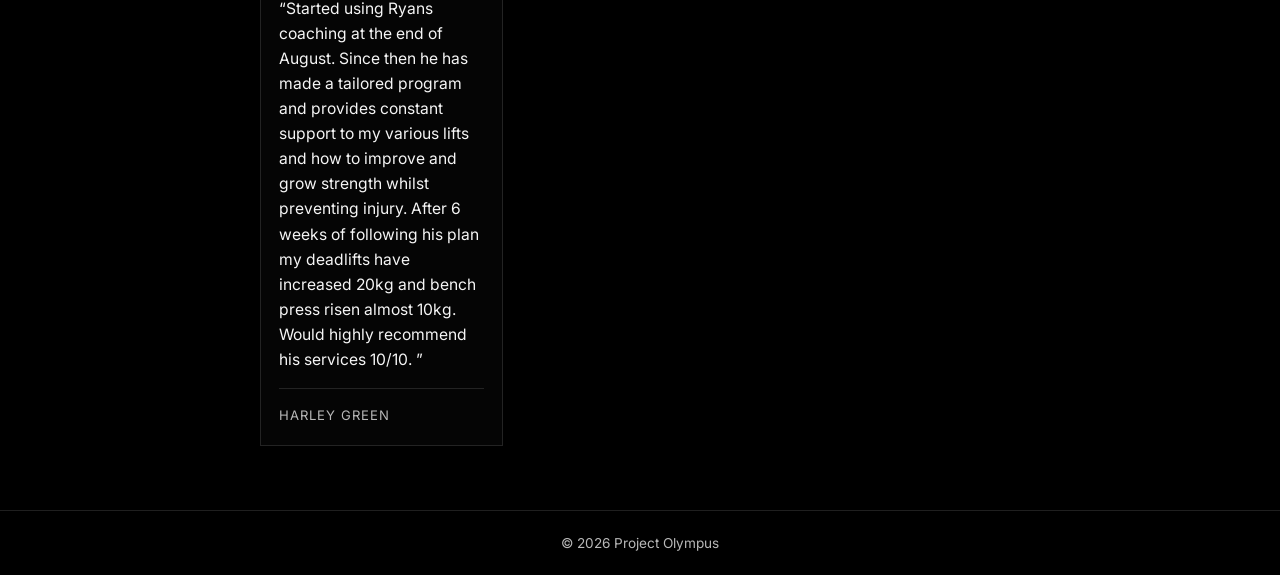
==== commit 250777dc: "updated wording" ====
--- a/index.html
+++ b/index.html
@@ -44,14 +44,6 @@
           <h1 style="max-width: 720px; margin: 0 auto; font-size: clamp(1.5rem, 4vw, 2.5rem); line-height: 1.2; letter-spacing: -0.04em;">
             Strength programming for lifters looking to push to the next level.
           </h1>
-          <div class="hero-actions" style="justify-content: center; gap: 0.5rem; margin-top: 1.5rem;">
-            <a href="#contact" class="btn btn-secondary" style="min-height: 36px; padding: 0.45rem 0.75rem; border-radius: 7px; background: #1a1a1a;">
-              Explore Programming →
-            </a>
-            <a href="shop.html" class="btn btn-secondary" style="min-height: 36px; padding: 0.45rem 0.75rem; border-radius: 7px; background: #1a1a1a;">
-              Shop Apparel →
-            </a>
-          </div>
         </section>
 
         <section id="contact" class="contact-section contact-section-centered">
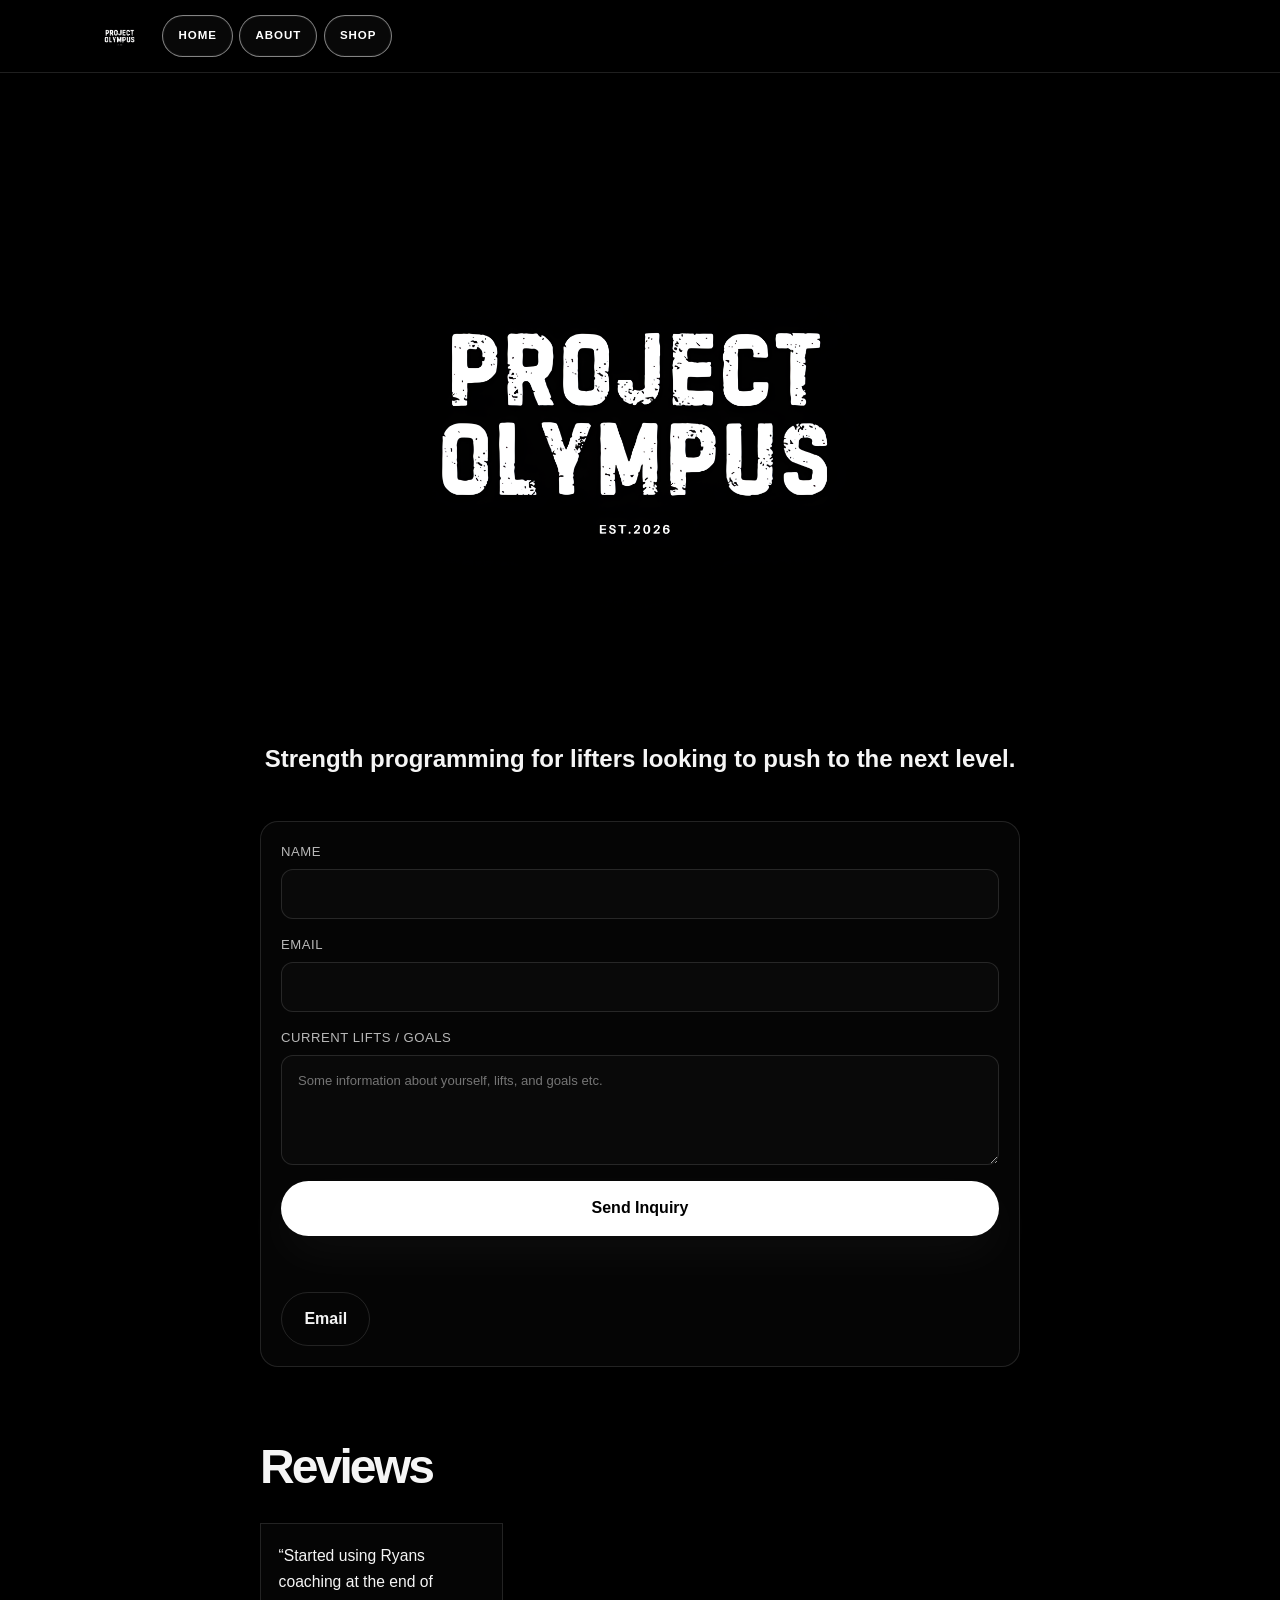
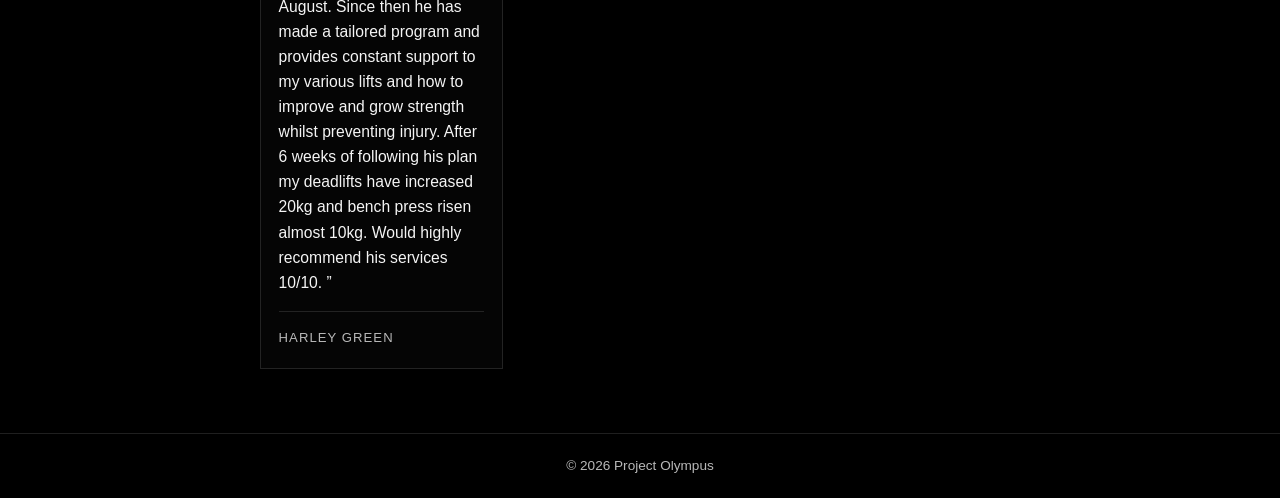
==== commit 3c8489e8: "updated wording" ====
--- a/index.html
+++ b/index.html
@@ -7,13 +7,7 @@
       name="description"
       content="Strength programming for any level, personalised training plans, form feedback and review, macros and nutrition guidance."
     />
-    <title>Project Olympus | Strength / Powerlifting Programming</title>
-    <link rel="preconnect" href="https://fonts.googleapis.com" />
-    <link rel="preconnect" href="https://fonts.gstatic.com" crossorigin />
-    <link
-      href="https://fonts.googleapis.com/css2?family=Inter:wght@400;500;600;700;800;900&display=swap"
-      rel="stylesheet"
-    />
+    <title>Project Olympus</title>
     <link rel="stylesheet" href="styles.css" />
   </head>
   <body>
@@ -40,8 +34,8 @@
           </div>
         </section>
 
-        <section class="hero-centered" aria-label="Strength programming" style="width: 100%; padding: 0 0 2rem;">
-          <h1 style="max-width: 720px; margin: 0 auto; font-size: clamp(1.5rem, 4vw, 2.5rem); line-height: 1.2; letter-spacing: -0.04em;">
+        <section class="hero-centered" aria-label="Strength programming">
+          <h1>
             Strength programming for lifters looking to push to the next level.
           </h1>
         </section>
